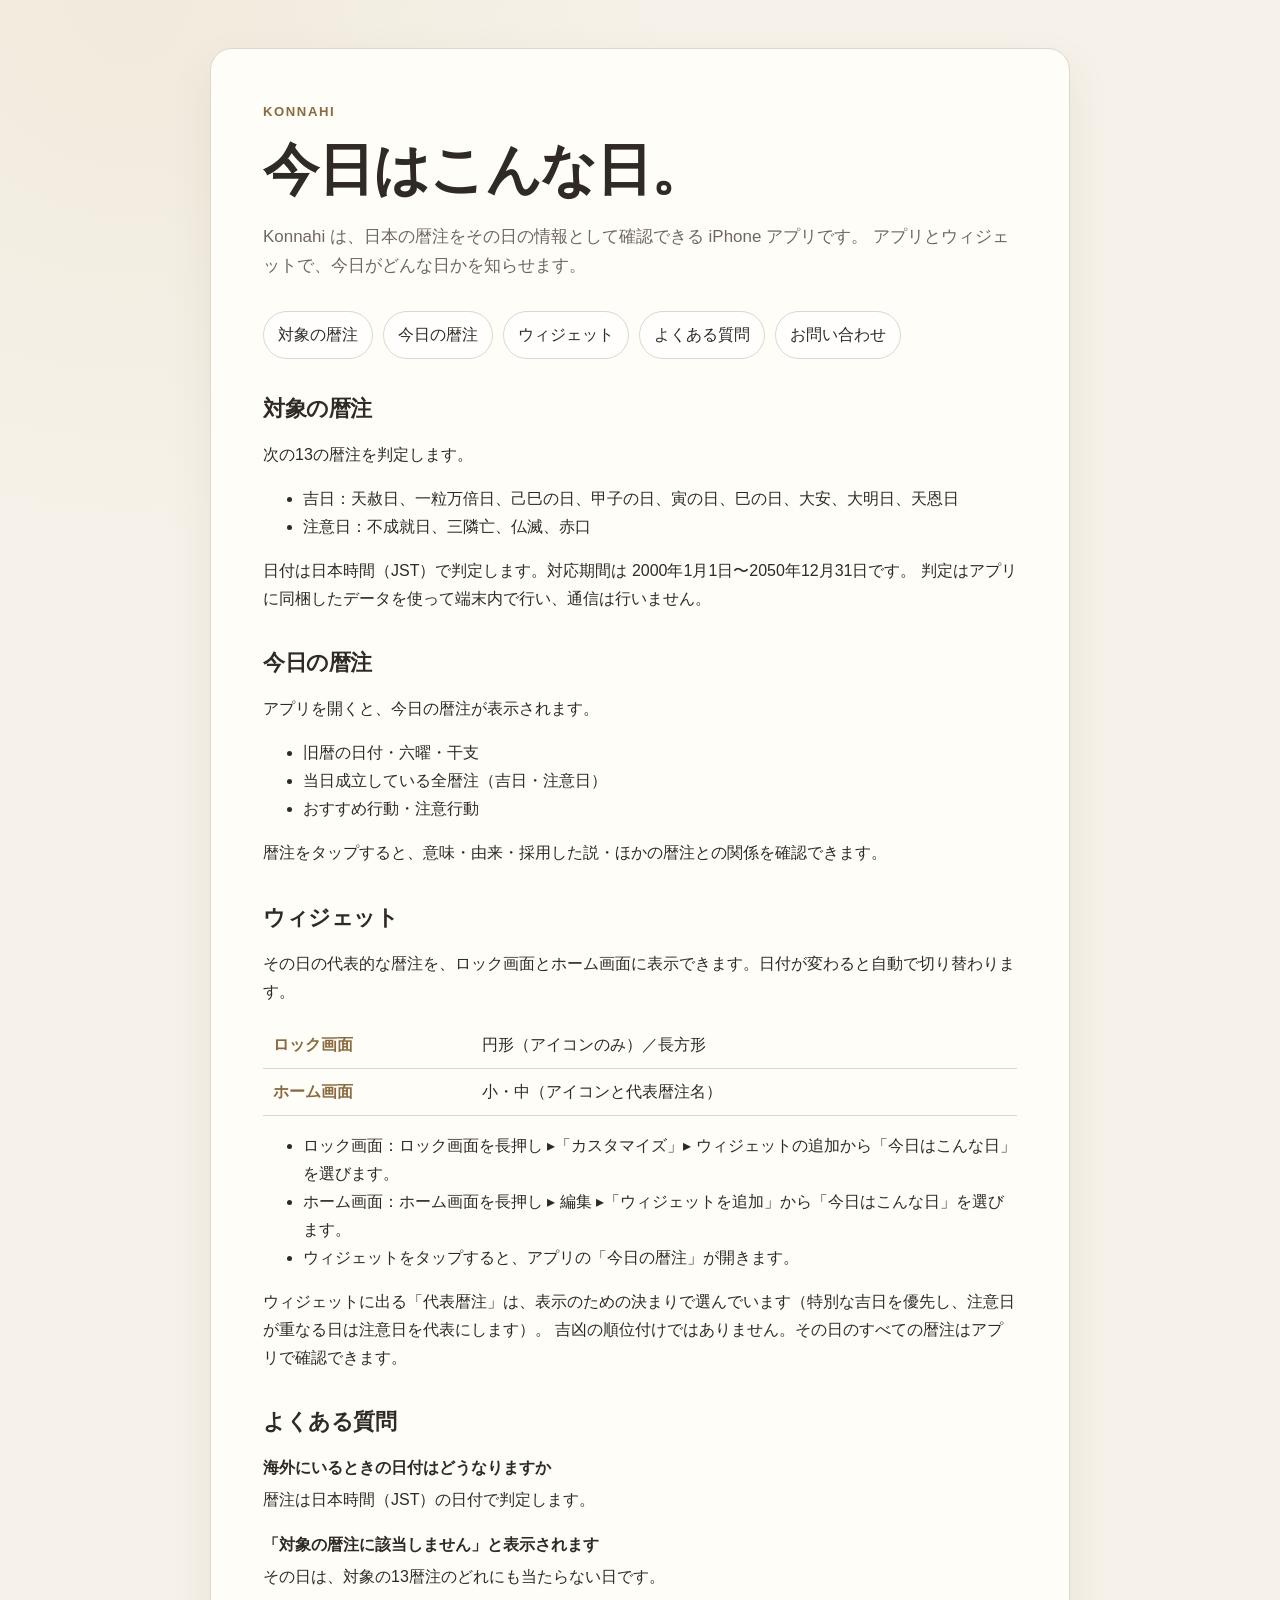
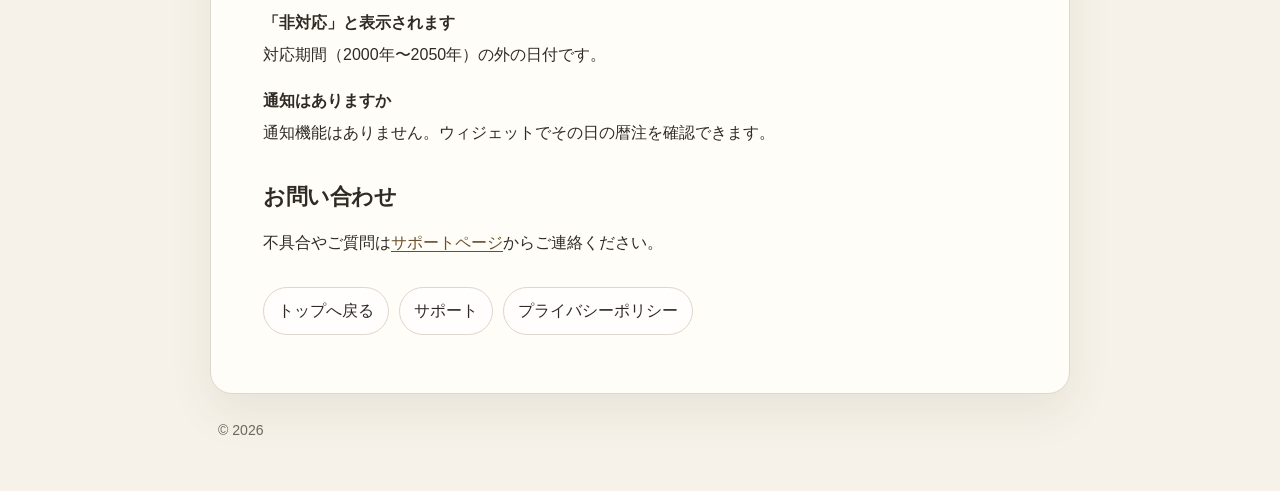
==== konnahi/index.html @ a37d10e1 "Shared privacy, support and app guide pages for Konnahi and WorkingMan Co-Authored-By: Claude Opus 5" ====
<!doctype html>
<html lang="ja">
<head>
  <meta charset="utf-8">
  <meta name="viewport" content="width=device-width, initial-scale=1">
  <title>Konnahi（今日はこんな日）— 使い方とサポート</title>
  <meta name="description" content="Konnahi（今日はこんな日）の使い方、よくある質問、お問い合わせ">
  <link rel="stylesheet" href="../styles.css">
</head>
<body>
  <main>
    <article class="card">
      <p class="eyebrow">Konnahi</p>
      <h1>今日はこんな日。</h1>
      <p class="lead">
        Konnahi は、日本の暦注をその日の情報として確認できる iPhone アプリです。
        アプリとウィジェットで、今日がどんな日かを知らせます。
      </p>

      <nav>
        <a href="#about">対象の暦注</a>
        <a href="#today">今日の暦注</a>
        <a href="#widget">ウィジェット</a>
        <a href="#faq">よくある質問</a>
        <a href="#contact">お問い合わせ</a>
      </nav>

      <h2 id="about">対象の暦注</h2>
      <p>次の13の暦注を判定します。</p>
      <ul>
        <li>吉日：天赦日、一粒万倍日、己巳の日、甲子の日、寅の日、巳の日、大安、大明日、天恩日</li>
        <li>注意日：不成就日、三隣亡、仏滅、赤口</li>
      </ul>
      <p>
        日付は日本時間（JST）で判定します。対応期間は 2000年1月1日〜2050年12月31日です。
        判定はアプリに同梱したデータを使って端末内で行い、通信は行いません。
      </p>

      <h2 id="today">今日の暦注</h2>
      <p>アプリを開くと、今日の暦注が表示されます。</p>
      <ul>
        <li>旧暦の日付・六曜・干支</li>
        <li>当日成立している全暦注（吉日・注意日）</li>
        <li>おすすめ行動・注意行動</li>
      </ul>
      <p>暦注をタップすると、意味・由来・採用した説・ほかの暦注との関係を確認できます。</p>

      <h2 id="widget">ウィジェット</h2>
      <p>その日の代表的な暦注を、ロック画面とホーム画面に表示できます。日付が変わると自動で切り替わります。</p>
      <table class="keys">
        <tr><th>ロック画面</th><td>円形（アイコンのみ）／長方形</td></tr>
        <tr><th>ホーム画面</th><td>小・中（アイコンと代表暦注名）</td></tr>
      </table>
      <ul>
        <li>ロック画面：ロック画面を長押し ▸「カスタマイズ」▸ ウィジェットの追加から「今日はこんな日」を選びます。</li>
        <li>ホーム画面：ホーム画面を長押し ▸ 編集 ▸「ウィジェットを追加」から「今日はこんな日」を選びます。</li>
        <li>ウィジェットをタップすると、アプリの「今日の暦注」が開きます。</li>
      </ul>
      <p>
        ウィジェットに出る「代表暦注」は、表示のための決まりで選んでいます（特別な吉日を優先し、注意日が重なる日は注意日を代表にします）。
        吉凶の順位付けではありません。その日のすべての暦注はアプリで確認できます。
      </p>

      <h2 id="faq">よくある質問</h2>
      <dl class="faq">
        <dt>海外にいるときの日付はどうなりますか</dt>
        <dd>暦注は日本時間（JST）の日付で判定します。</dd>
        <dt>「対象の暦注に該当しません」と表示されます</dt>
        <dd>その日は、対象の13暦注のどれにも当たらない日です。</dd>
        <dt>「非対応」と表示されます</dt>
        <dd>対応期間（2000年〜2050年）の外の日付です。</dd>
        <dt>通知はありますか</dt>
        <dd>通知機能はありません。ウィジェットでその日の暦注を確認できます。</dd>
      </dl>

      <h2 id="contact">お問い合わせ</h2>
      <p>不具合やご質問は<a href="../support.html#konnahi">サポートページ</a>からご連絡ください。</p>

      <nav>
        <a href="../index.html">トップへ戻る</a>
        <a href="../support.html#konnahi">サポート</a>
        <a href="../privacy.html#konnahi">プライバシーポリシー</a>
      </nav>
    </article>
  </main>
  <footer>© 2026</footer>
</body>
</html>
---- styles.css ----
:root {
  --bg: #f6f2e9;
  --paper: #fffdf8;
  --ink: #2f2a24;
  --muted: #6f675e;
  --line: #ded7cb;
  --accent: #8a6a3f;
  --shadow: 0 18px 45px rgba(72, 58, 38, 0.08);
}

* { box-sizing: border-box; }

html { scroll-behavior: smooth; }

body {
  margin: 0;
  background:
    radial-gradient(circle at 10% 0%, rgba(196, 164, 111, 0.10), transparent 34rem),
    var(--bg);
  color: var(--ink);
  font-family: -apple-system, BlinkMacSystemFont, "Hiragino Sans", "Yu Gothic", "Noto Sans JP",
               "Segoe UI", sans-serif;
  line-height: 1.75;
}

main {
  width: min(860px, calc(100% - 32px));
  margin: 48px auto;
}

.card {
  background: var(--paper);
  border: 1px solid var(--line);
  border-radius: 22px;
  padding: clamp(24px, 5vw, 52px);
  box-shadow: var(--shadow);
}

.eyebrow {
  margin: 0 0 8px;
  color: var(--accent);
  font-size: 0.82rem;
  font-weight: 700;
  letter-spacing: 0.12em;
  text-transform: uppercase;
}

h1, h2, h3 {
  line-height: 1.35;
  letter-spacing: -0.02em;
}

h1 {
  margin: 0 0 14px;
  font-size: clamp(2rem, 7vw, 3.5rem);
}

h2 {
  margin-top: 2.2rem;
  font-size: 1.35rem;
}

p, li { font-size: 1rem; }

.lead {
  margin: 0 0 30px;
  color: var(--muted);
  font-size: 1.06rem;
}

nav {
  display: flex;
  flex-wrap: wrap;
  gap: 10px;
  margin: 30px 0 6px;
}

a {
  color: #6b4f2c;
  text-underline-offset: 3px;
}

nav a, .button {
  display: inline-block;
  padding: 9px 14px;
  border: 1px solid var(--line);
  border-radius: 999px;
  background: rgba(255,255,255,.65);
  text-decoration: none;
  color: var(--ink);
}

.note {
  margin-top: 28px;
  padding: 16px 18px;
  border-left: 4px solid var(--accent);
  background: rgba(138, 106, 63, .06);
  border-radius: 0 10px 10px 0;
}

small, footer {
  color: var(--muted);
}

footer {
  width: min(860px, calc(100% - 32px));
  margin: -24px auto 48px;
  padding: 0 8px;
  font-size: .88rem;
}
/* Shared site: one policy, a section per app. */
.toc { margin: 8px 0 0; padding-left: 1.2em; }

.app {
  margin-top: 2.6rem;
  padding-top: 1.6rem;
  border-top: 1px solid var(--line);
  scroll-margin-top: 24px;
}

.app h2 { margin-top: 0; }

.app .eyebrow { margin-bottom: 2px; }

.apps {
  display: grid;
  gap: 14px;
  margin: 26px 0 0;
  padding: 0;
  list-style: none;
}

.apps li {
  padding: 16px 18px;
  border: 1px solid var(--line);
  border-radius: 14px;
  background: rgba(255,255,255,.55);
}

.apps h3 { margin: 0 0 4px; font-size: 1.1rem; }

.apps p { margin: 0 0 10px; color: var(--muted); }

.apps nav { margin: 0; }

/* App guide pages */
.shots {
  display: grid;
  grid-template-columns: repeat(auto-fit, minmax(160px, 1fr));
  gap: 14px;
  margin: 18px 0 6px;
}

.shots figure { margin: 0; }

.shots img, .wide img {
  display: block;
  width: 100%;
  height: auto;
  border-radius: 12px;
  border: 1px solid var(--line);
  background: #0b0f14;
}

.shots figcaption, .wide figcaption {
  margin-top: 6px;
  color: var(--muted);
  font-size: .88rem;
  text-align: center;
}

.wide { margin: 18px 0 6px; }

.keys {
  width: 100%;
  border-collapse: collapse;
  margin: 12px 0;
}

.keys th, .keys td {
  padding: 9px 10px;
  border-bottom: 1px solid var(--line);
  text-align: left;
  vertical-align: top;
}

.keys th { white-space: nowrap; color: var(--accent); font-weight: 700; }

dl.faq dt { margin-top: 1.1rem; font-weight: 700; }

dl.faq dd { margin: 4px 0 0; }
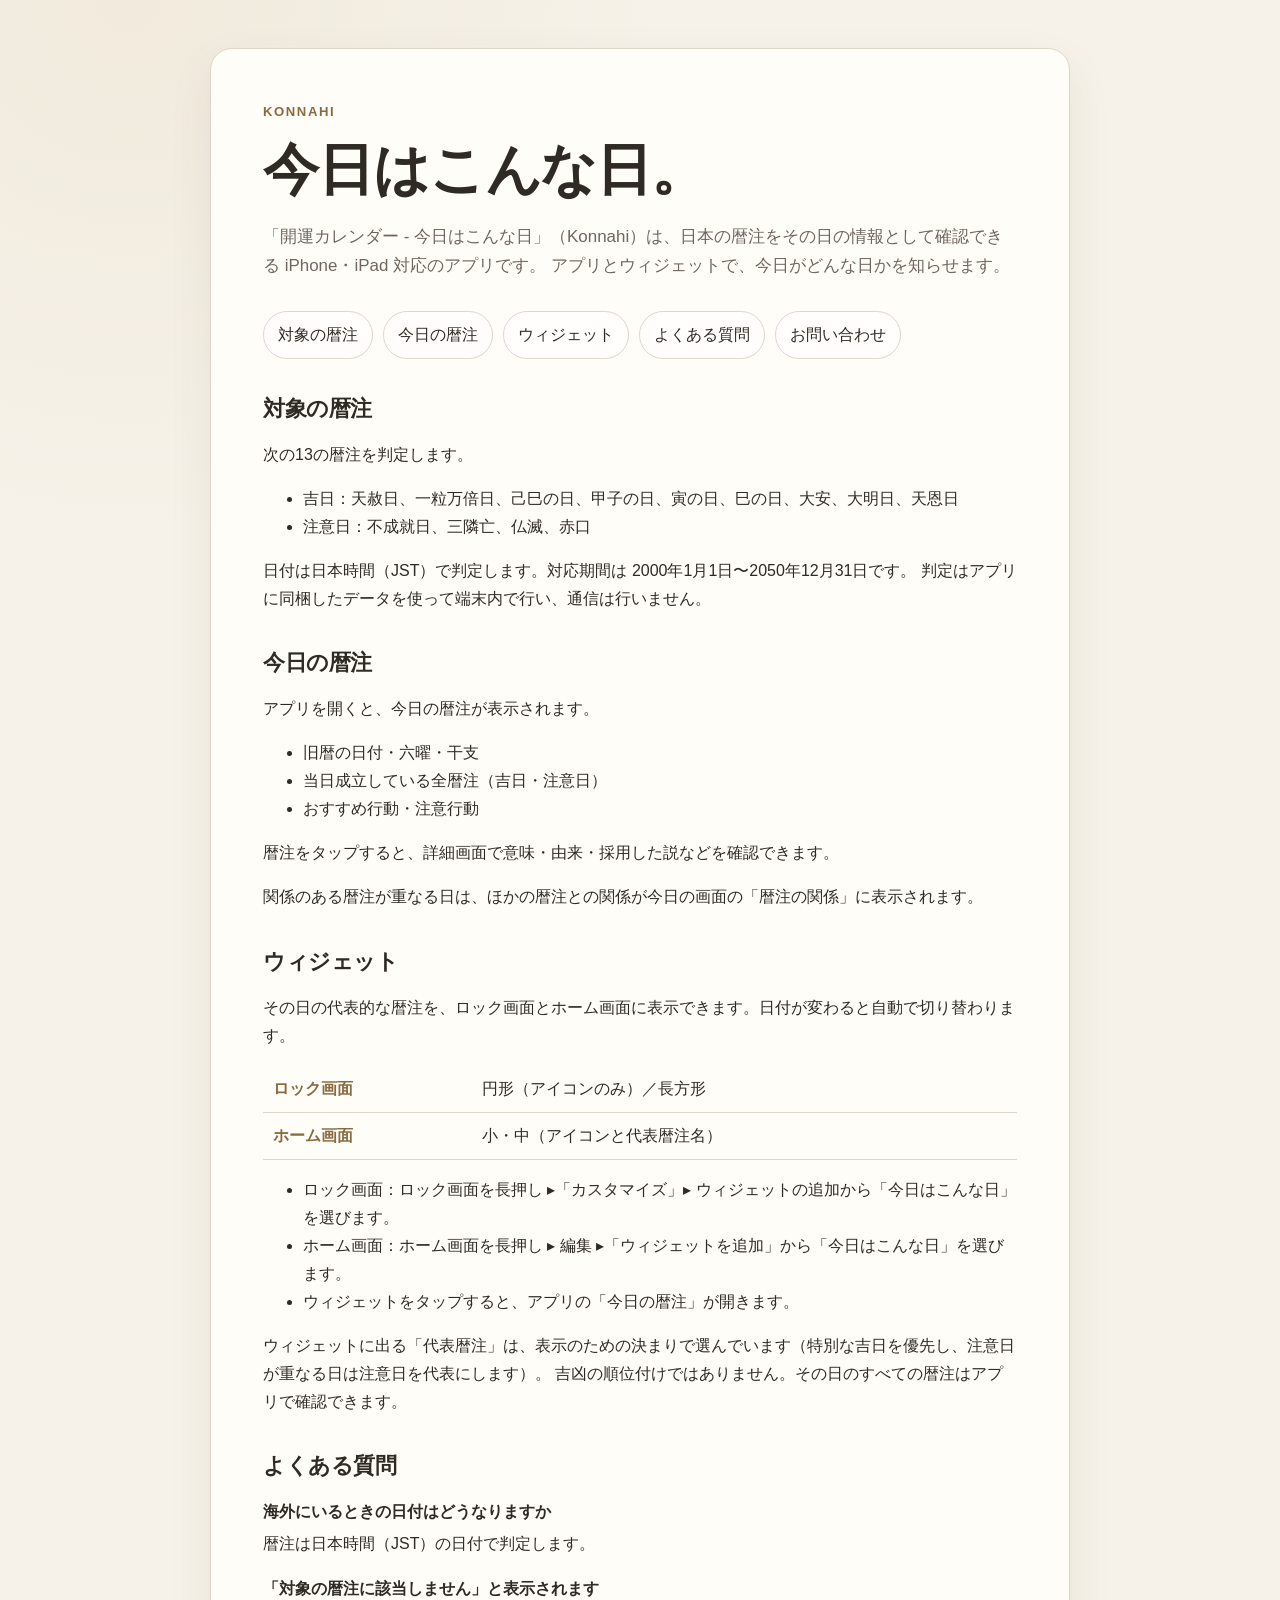
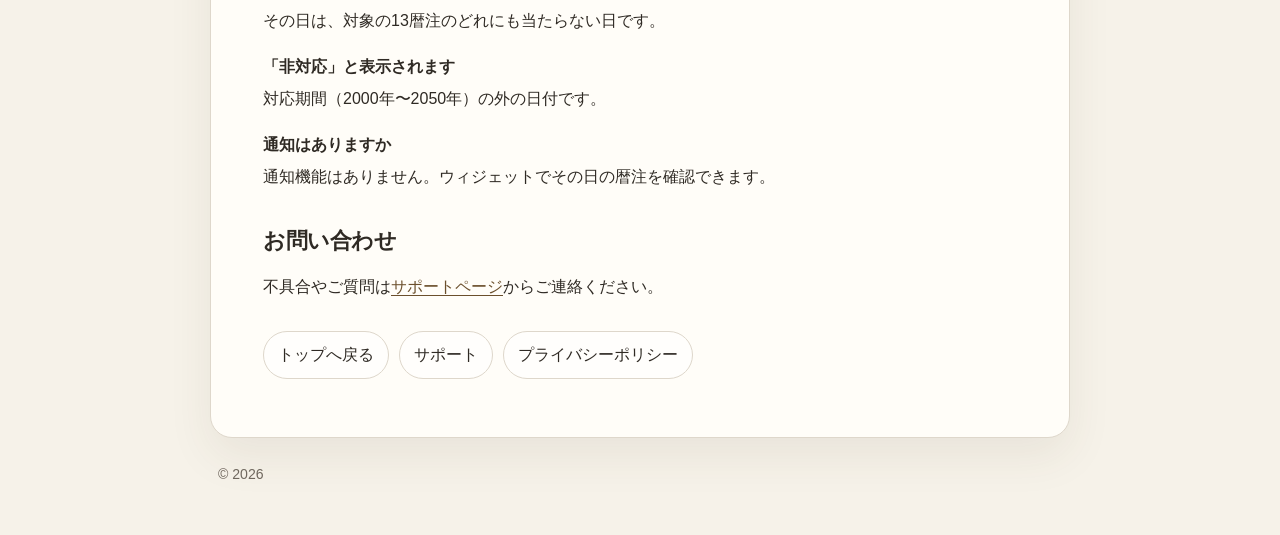
==== commit c6337dfb: "Align Konnahi page wording with App Store name and app behavior - Use the App Store name 「開運カレンダー - " ====
--- a/konnahi/index.html
+++ b/konnahi/index.html
@@ -3,8 +3,8 @@
 <head>
   <meta charset="utf-8">
   <meta name="viewport" content="width=device-width, initial-scale=1">
-  <title>Konnahi（今日はこんな日）— 使い方とサポート</title>
-  <meta name="description" content="Konnahi（今日はこんな日）の使い方、よくある質問、お問い合わせ">
+  <title>開運カレンダー - 今日はこんな日（Konnahi）— 使い方とサポート</title>
+  <meta name="description" content="開運カレンダー - 今日はこんな日（Konnahi）の使い方、よくある質問、お問い合わせ">
   <link rel="stylesheet" href="../styles.css">
 </head>
 <body>
@@ -13,7 +13,7 @@
       <p class="eyebrow">Konnahi</p>
       <h1>今日はこんな日。</h1>
       <p class="lead">
-        Konnahi は、日本の暦注をその日の情報として確認できる iPhone アプリです。
+        「開運カレンダー - 今日はこんな日」（Konnahi）は、日本の暦注をその日の情報として確認できる iPhone・iPad 対応のアプリです。
         アプリとウィジェットで、今日がどんな日かを知らせます。
       </p>
 
@@ -43,7 +43,8 @@
         <li>当日成立している全暦注（吉日・注意日）</li>
         <li>おすすめ行動・注意行動</li>
       </ul>
-      <p>暦注をタップすると、意味・由来・採用した説・ほかの暦注との関係を確認できます。</p>
+      <p>暦注をタップすると、詳細画面で意味・由来・採用した説などを確認できます。</p>
+      <p>関係のある暦注が重なる日は、ほかの暦注との関係が今日の画面の「暦注の関係」に表示されます。</p>
 
       <h2 id="widget">ウィジェット</h2>
       <p>その日の代表的な暦注を、ロック画面とホーム画面に表示できます。日付が変わると自動で切り替わります。</p>
